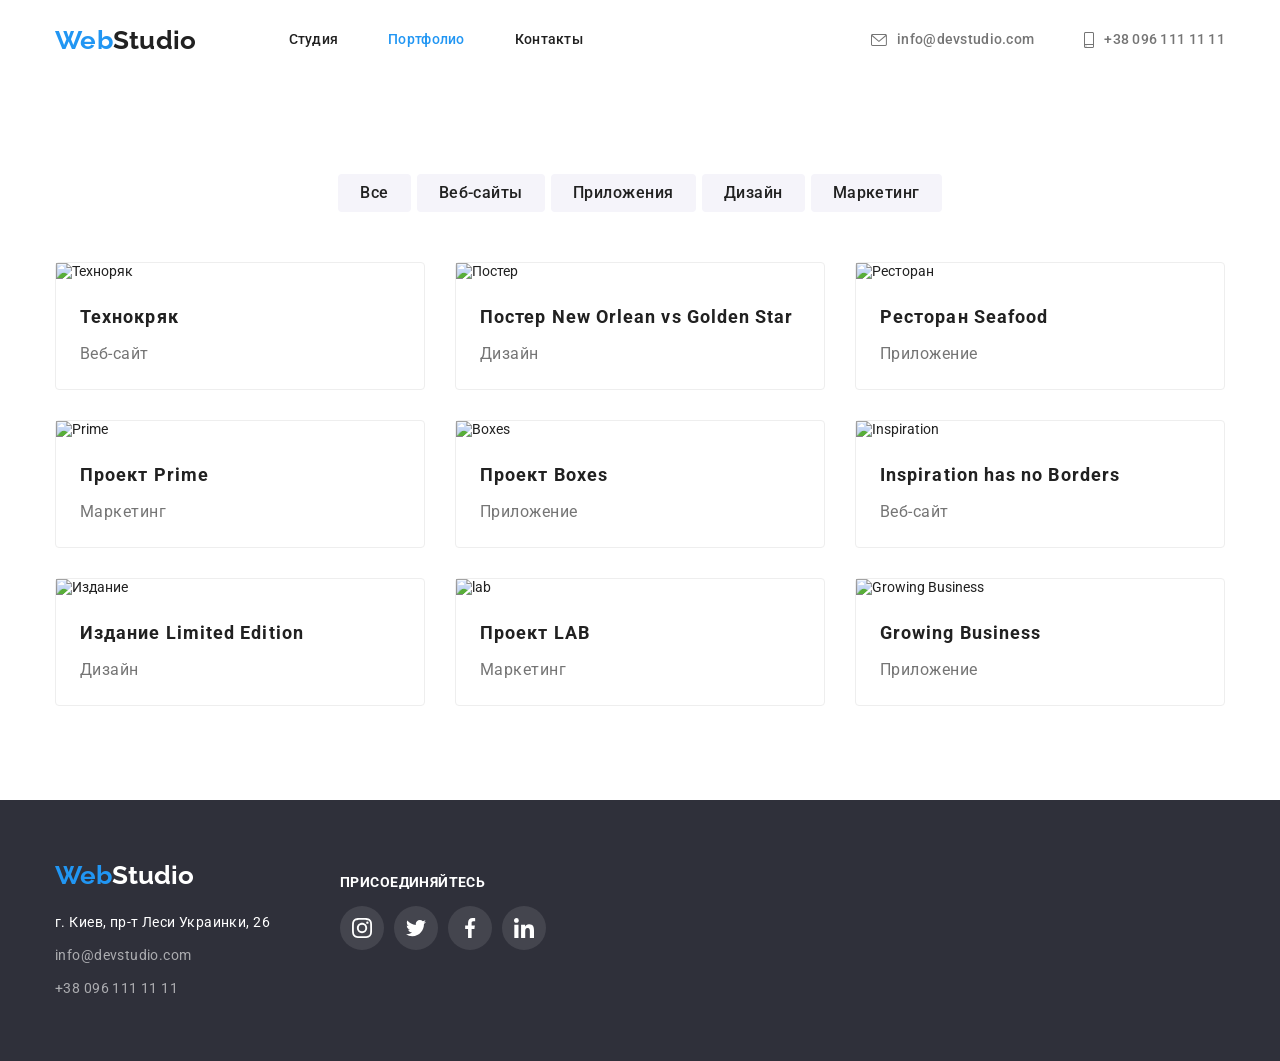
==== portfolio.html @ 81954ff9 "начало" ====
<!DOCTYPE html>
<html lang="ru">
  <head>
    <meta charset="UTF-8" />
    <meta name="viewport" content="width=device-width, initial-scale=1.0" />
    <title>WebStudio</title>
    <link rel="preconnect" href="https://fonts.gstatic.com" />
    <link
      href="https://fonts.googleapis.com/css2?family=Raleway:wght@700&family=Roboto:wght@400;500;700;900&display=swap"
      rel="stylesheet"
    />
    <link
      rel="stylesheet"
      href="https://cdnjs.cloudflare.com/ajax/libs/modern-normalize/1.0.0/modern-normalize.min.css"
    />
    <link rel="stylesheet" href="./css/style.css" />
  </head>
  <body>
    <!--Шапка-->
    <header class="page-header container">
      <nav class="header-nav">
        <a class="logo" href=""><span class="logo-link">Web</span>Studio</a>
        <ul class="list-nav">
          <li class="item-nav">
            <a class="link" href="./index.html">Студия</a>
          </li>
          <li class="item-nav">
            <a class="link current" href="">Портфолио</a>
          </li>
          <li class="item-nav">
            <a class="link" href="">Контакты</a>
          </li>
        </ul>
      </nav>
      <ul class="header-list">
        <li class="header-contacts">
          <a class="contacts" href="">
            <svg class="contacts-link" width="16" height="12">
              <use href="./images/sprite.svg#icon-envelope"></use>
            </svg>
            info@devstudio.com</a
          >
        </li>
        <li class="header-contacts">
          <a class="contacts" href="">
            <svg class="contacts-link" width="10" height="16">
              <use href="./images/sprite.svg#icon-smartphone"></use>
            </svg>
            +38 096 111 11 11</a
          >
        </li>
      </ul>
    </header>

    <main>
      <section class="proekts">
        <div class="container">
          <h1 class="visually-hidden">Наши проекты</h1>
          <ul class="list-btn">
            <li class="item-btn">
              <button class="proekts-btn" type="button">Все</button>
            </li>
            <li class="item-btn">
              <button class="proekts-btn" type="button">Веб-сайты</button>
            </li>
            <li class="item-btn">
              <button class="proekts-btn" type="button">Приложения</button>
            </li>
            <li class="item-btn">
              <button class="proekts-btn" type="button">Дизайн</button>
            </li>
            <li class="item-btn">
              <button class="proekts-btn" type="button">Маркетинг</button>
            </li>
          </ul>
          <ul class="card-set">
            <li class="item">
              <a class="card" href="">
                <div class="card-thumb">
                  <img src="./images/portfolio/tecno.jpg" alt="Техноряк" />
                </div>
                <div class="card-content">
                  <h2 class="card-heading">Технокряк</h2>
                  <p class="card-text">Веб-сайт</p>
                </div>
              </a>
            </li>
            <li class="item">
              <a class="card" href="">
                <div class="card-thumb">
                  <img src="./images/portfolio/poster.jpg" alt="Постер" />
                </div>
                <div class="card-content">
                  <h2 class="card-heading">Постер New Orlean vs Golden Star</h2>
                  <p class="card-text">Дизайн</p>
                </div>
              </a>
            </li>
            <li class="item">
              <a class="card" href="">
                <div class="card-thumb">
                  <img src="./images/portfolio/seafood.jpg" alt="Ресторан" />
                </div>
                <div class="card-content">
                  <h2 class="card-heading">Ресторан Seafood</h2>
                  <p class="card-text">Приложение</p>
                </div>
              </a>
            </li>
            <li class="item">
              <a class="card" href="">
                <div class="card-thumb">
                  <img src="./images/portfolio/prime.jpg" alt="Prime" />
                </div>
                <div class="card-content">
                  <h2 class="card-heading">Проект Prime</h2>
                  <p class="card-text">Маркетинг</p>
                </div>
              </a>
            </li>
            <li class="item">
              <a class="card" href="">
                <div class="card-thumb">
                  <img src="./images/portfolio/boxes.jpg" alt="Boxes" />
                </div>
                <div class="card-content">
                  <h2 class="card-heading">Проект Boxes</h2>
                  <p class="card-text">Приложение</p>
                </div>
              </a>
            </li>
            <li class="item">
              <a class="card" href="">
                <div class="card-thumb">
                  <img
                    src="./images/portfolio/inspiration.jpg"
                    alt="Inspiration"
                  />
                </div>
                <div class="card-content">
                  <h2 class="card-heading">Inspiration has no Borders</h2>
                  <p class="card-text">Веб-сайт</p>
                </div>
              </a>
            </li>
            <li class="item">
              <a class="card" href="">
                <div class="card-thumb">
                  <img src="./images/portfolio/limited.jpg" alt="Издание" />
                </div>
                <div class="card-content">
                  <h2 class="card-heading">Издание Limited Edition</h2>
                  <p class="card-text">Дизайн</p>
                </div>
              </a>
            </li>
            <li class="item">
              <a class="card" href="">
                <div class="card-thumb">
                  <img src="./images/portfolio/lab.jpg" alt="lab" />
                </div>
                <div class="card-content">
                  <h2 class="card-heading">Проект LAB</h2>
                  <p class="card-text">Маркетинг</p>
                </div>
              </a>
            </li>
            <li class="item">
              <a class="card" href="">
                <div class="card-thumb">
                  <img
                    src="./images/portfolio/business.jpg"
                    alt="Growing Business"
                  />
                </div>
                <div class="card-content">
                  <h2 class="card-heading">Growing Business</h2>
                  <p class="card-text">Приложение</p>
                </div>
              </a>
            </li>
          </ul>
        </div>
      </section>
    </main>
    <footer class="footer">
      <div class="container footer-container">
        <!--Адресс-->
        <address class="address">
          <a class="logo logo-footer" href=""
            ><span class="logo-link">Web</span>Studio</a
          >
          <ul class="footer-list">
            <li class="footer-items">
              <a class="address-link adr" href=""
                >г. Киев, пр-т Леси Украинки, 26</a
              >
            </li>
            <li class="footer-items">
              <a class="address-link post" href="">info@devstudio.com</a>
            </li>
            <li class="footer-items">
              <a class="address-link post" href="">+38 096 111 11 11</a>
            </li>
          </ul>
        </address>
        <div class="join">
          <h3 class="features-heading join-heading">присоединяйтесь</h3>
          <ul class="social-card">
            <li class="social-tumb">
              <a class="social-link" href="">
                <svg class="social-svg" width="20" height="20">
                  <use href="./images/sprite.svg#icon-instagram"></use>
                </svg>
              </a>
            </li>
            <li class="social-tumb">
              <a class="social-link" href="">
                <svg class="social-svg" width="20" height="20">
                  <use href="./images/sprite.svg#icon-twitter"></use>
                </svg>
              </a>
            </li>
            <li class="social-tumb">
              <a class="social-link" href="">
                <svg class="social-svg" width="20" height="20">
                  <use href="./images/sprite.svg#icon-facebook"></use>
                </svg>
              </a>
            </li>
            <li class="social-tumb">
              <a class="social-link" href="">
                <svg class="social-svg" width="20" height="20">
                  <use href="./images/sprite.svg#icon-linkedin"></use>
                </svg>
              </a>
            </li>
          </ul>
        </div>
      </div>
    </footer>
  </body>
</html>
---- css/style.css ----
/* --- Основа для всех страниц --- */

:root {
  --text-blue: #2196f3;
  --text-hero-white: #ffffff;
  --text-white-footer: rgba(255, 255, 255, 0.6);
  --text-black: #212121;
  --text-grey: #757575;
  --background-hero: #c4c4c4;
  --background-btn: #f5f4fa;
  --border-proekts: #eeeeee;
  --background-footer: #2f303a;
  --background-family: #f5f4fa;
  --border-clients: #afb1b8;
  --social-footer: rgba(255, 255, 255, 0.1);
}

.visually-hidden {
  position: absolute;
  width: 1px;
  height: 1px;
  margin: -1px;
  border: 0;
  padding: 0;

  white-space: nowrap;
  clip-path: inset(100%);
  clip: rect(0 0 0 0);
  overflow: hidden;
}

body {
  font-family: 'Roboto', sans-serif;
  font-size: 14px;
}

a {
  text-decoration: none;
  color: var(--text-black);
  outline: none;
}

ul {
  list-style: none;
}

.container {
  width: 1200px;
  padding-left: 15px;
  padding-right: 15px;
  margin-left: auto;
  margin-right: auto;
  /* outline: 1px solid tomato; */
}

h1,
h2,
h3,
ul,
p {
  margin: 0;
  padding: 0;
}

/* ОБЩИЕ СТИЛИ ДЛЯ ВСЕХ СТРАНИЦ ХЕДЕРА И ФУТЕРА */

/* --- Шапка--- */

.page-header {
  display: flex;
  align-items: center;

  font-weight: 500;
  line-height: 1.14;
  letter-spacing: 0.02em;
}

.header-nav {
  display: flex;
  align-items: center;
}

.header-list {
  display: flex;
  margin-left: auto;
}

.header-contacts {
  display: flex;
}

.logo {
  font-style: normal;
  font-family: 'Raleway', sans-serif;
  font-weight: 700;
  font-size: 26px;
  line-height: 1.19;
}

.logo-link {
  color: var(--text-blue);
}

.list-nav {
  display: flex;
  align-items: center;
  margin-left: 92px;
}

.item-nav:not(:last-child),
.header-contacts:not(:last-child) {
  margin-right: 50px;
}

.link {
  display: flex;
  padding-top: 32px;
  padding-bottom: 32px;
}

.link:hover,
.link:focus {
  color: var(--text-blue);
}

.list-nav .link.current {
  color: var(--text-blue);
}

.contacts {
  display: inline-flex;
  color: var(--text-grey);
  align-items: center;

  padding-top: 32px;
  padding-bottom: 32px;
}

.contacts:hover,
.contacts:focus {
  color: var(--text-blue);
}

.contacts-link {
  margin-right: 10px;
  fill: currentColor;
}

/* --- ГЛАВНАЯ СТРАНИЦА --- */

/* --- Баннер --- */

.hero {
  max-width: 1600px;
  margin-left: auto;
  margin-right: auto;
  padding-top: 200px;
  padding-bottom: 200px;

  background-image: linear-gradient(
      to right,
      rgba(47, 48, 58, 0.4),
      rgba(47, 48, 58, 0.4)
    ),
    url(../images/hero.jpg);
  background-repeat: no-repeat;
  background-size: cover;
  background-position: center;
  background-color: var(--background-hero);
  text-align: center;
}

.hero-text {
  margin-bottom: 30px;

  color: var(--text-hero-white);
  font-weight: 900;
  font-size: 44px;
  line-height: 1.36;
  letter-spacing: 0.06em;
  text-align: center;
  text-transform: uppercase;
}

.hero-btn {
  display: inline-block;
  min-width: 200px;
  padding: 10px 32px;
  border-radius: 4px;
  color: var(--text-hero-white);
  background-color: var(--text-blue);
  font-weight: 700;
  font-size: 16px;
  text-align: center;
  line-height: 1.87;
  letter-spacing: 0.06em;
}

.hero-container {
  max-width: 696px;
  margin-left: auto;
  margin-right: auto;
}

/* --- Особенности --- */

.features {
  display: flex;
  padding-top: 89px;
  padding-bottom: 91px;
}

.features-list {
  display: flex;
}

.block {
  background-color: var(--background-family);
  margin-bottom: 30px;
}

.link-block {
  margin: 25px 100px;
}

.features-items {
  flex-basis: calc((100% - 90px) / 4);
  margin-right: 30px;
}

.features-items:last-child {
  margin-right: 0px;
}

.features-heading {
  margin-bottom: 10px;

  font-weight: 700;
  font-size: 14px;
  line-height: 1.14;
  letter-spacing: 0.03em;
  text-transform: uppercase;
}

.features-text {
  font-weight: 400;
  line-height: 1.71;
  letter-spacing: 0.03em;

  color: var(--text-grey);
}

/* --- Чем мы занимаемся --- */

.work {
  padding-bottom: 94px;
}

.heading-main {
  margin-bottom: 50px;

  font-weight: 700;
  font-size: 36px;
  line-height: 1.17;
  text-align: center;
  letter-spacing: 0.03em;
  color: var(--text-black);
}

.work-list {
  display: flex;
}

.work-item {
  /* flex-basis: calc((100% - 60px) / 3); */
  padding-right: 30px;
}

.work-item:last-child {
  padding-right: 0;
}

.work-item img {
  display: block;
}

/* --- Наша команда --- */

.family {
  padding-top: 94px;
  padding-bottom: 94px;
  background-color: var(--background-family);
}

.family-list {
  display: flex;
}

.family-item img {
  display: block;
  max-width: 100%;
}

.family-content {
  padding: 30px 32px;
}

.family-item {
  flex-basis: calc((100% - 30px) / 4);
  margin-right: 30px;
  border-radius: 0px 0px 4px 4px;
  background-color: var(--text-hero-white);
  border-radius: 0px 0px 4px 4px;
  box-shadow: 0px 1px 3px rgba(0, 0, 0, 0.12), 0px 1px 1px rgba(0, 0, 0, 0.14),
    0px 2px 1px rgba(0, 0, 0, 0.2);
}

.family-item:last-child {
  margin-right: 0;
}

.family-name {
  margin-bottom: 10px;

  font-weight: 500;
  font-size: 16px;
  line-height: 1.19;
  text-align: center;
  letter-spacing: 0.03em;
  color: var(--text-black);
}

.family-proffesion {
  margin-bottom: 16px;

  font-weight: 400;
  font-size: 16px;
  line-height: 1.19;
  text-align: center;
  letter-spacing: 0.03em;
  color: var(--text-grey);
}

.social-card {
  display: flex;
  justify-content: space-between;
}

.social-link {
  width: 44px;
  height: 44px;
  display: block;
  color: var(--text-grey);
  background-color: var(--text-hero-white);
  border-radius: 50%;
}

.social-link:hover,
.social-link:focus {
  background-color: var(--text-blue);
  color: var(--text-hero-white);
}

.social-svg {
  display: inline-block;
  margin: 12px;
  fill: currentColor;
}

/* ПОСТОЯННЫЕ КЛИЕНТЫ */

.clients {
  padding-top: 94px;
  padding-bottom: 94px;
}

.clients-list {
  display: flex;
  justify-content: space-between;
  align-items: center;
}

.clients-link {
  display: inline-flex;
  justify-content: center;
  align-items: center;
  width: 170px;
  height: 90px;
  border: 1px solid var(--border-clients);
  border-radius: 4px;
  color: var(--border-clients);
  fill: currentColor;
}

.clients-link:hover,
.clients-link:focus {
  background-color: var(--text-hero-white);
  color: var(--text-blue);
  border: 1px solid var(--text-blue);
  border-radius: 4px;
}

/* СТРАННИЦА ПОРТФОЛИО */

/* --- НАШИ ПРОЕКТЫ */

/* КНОПКИ */

.proekts {
  padding: 94px 0;
}

.list-btn {
  display: flex;
  margin-bottom: 50px;
  justify-content: center;
}

.item-btn:not(:last-child) {
  margin-right: 6px;
}

.proekts-btn {
  padding: 6px 22px;
  border: none;
  border-radius: 4px;

  font-weight: 500;
  font-size: 16px;
  line-height: 1.62;
  text-align: center;
  letter-spacing: 0.03em;

  color: var(--text-black);
  background: var(--background-btn);
}

.proekts-btn:hover,
.proekts-btn:focus {
  color: var(--text-hero-white);
  background: var(--text-blue);
  box-shadow: 0px 1px 1px rgba(0, 0, 0, 0.12), 0px 4px 4px rgba(0, 0, 0, 0.06),
    1px 4px 6px rgba(0, 0, 0, 0.16);
}

/* СПИСОК ПРОЕКТОВ */

img {
  display: block;
  max-width: 100%;
}

.card-set {
  display: flex;
  flex-wrap: wrap;
  margin-left: calc(-1 * 30px);
  margin-top: calc(-1 * 30px);
}

.card-set .item {
  flex-basis: calc(100% / 3 - 30px);
  margin-left: 30px;
  margin-top: 30px;
}

.card {
  display: block;
  border-radius: 4px;
  border: 1px solid var(--border-proekts);
}

.card:hover,
.card:focus {
  box-shadow: 0px 1px 1px rgba(0, 0, 0, 0.12), 0px 4px 4px rgba(0, 0, 0, 0.06),
    1px 4px 6px rgba(0, 0, 0, 0.16);
}

/* .card-link:hover,
.card-link:focus {
  background-color: var(--text-hero-white);
  border: 1px solid var(--border-proekts);
  box-shadow: 0px 1px 1px rgba(0, 0, 0, 0.12), 0px 4px 4px rgba(0, 0, 0, 0.06), 1px 4px 6px rgba(0, 0, 0, 0.16);
} */

.card-content {
  padding: 20px 24px;
}

.card-heading {
  margin-bottom: 4px;

  font-weight: 700;
  font-size: 18px;
  line-height: 2;
  letter-spacing: 0.06em;
}

.card-text {
  font-weight: normal;
  font-size: 16px;
  line-height: 1.87;
  letter-spacing: 0.03em;
  color: var(--text-grey);
}

/* --- ФУТЕР --- */

/* --- АДРЕСС --- */

.footer {
  background-color: var(--background-footer);
  padding: 60px 0;
}

.footer-container {
  display: flex;
}

.logo-footer {
  display: inline-block;
  margin-bottom: 20px;

  color: var(--text-hero-white);
}

.footer-items:not(:last-child) {
  margin-bottom: 9px;
}

.address-link {
  display: inline-block;
  margin-right: 70px;

  font-style: normal;
  font-weight: normal;
  font-size: 14px;
  line-height: 1.71;
  letter-spacing: 0.03em;
  color: var(--text-hero-white);
}

.post {
  color: var(--text-white-footer);
}

.address-link:hover,
.address-link:focus {
  color: var(--text-blue);
}

/* --- ПРИСОЕДИНЯЙТЕСЬ --- */

.join {
  min-width: 206px;
  margin-top: 15px;
}

.join-heading {
  margin-bottom: 15px;
  color: var(--text-hero-white);
}

.join .social-card {
  margin: 0;
}

.join .social-link {
  background-color: var(--social-footer);
  color: var(--text-hero-white);
}

.join .social-link:hover,
.join .social-link:focus {
  background-color: var(--text-blue);
}
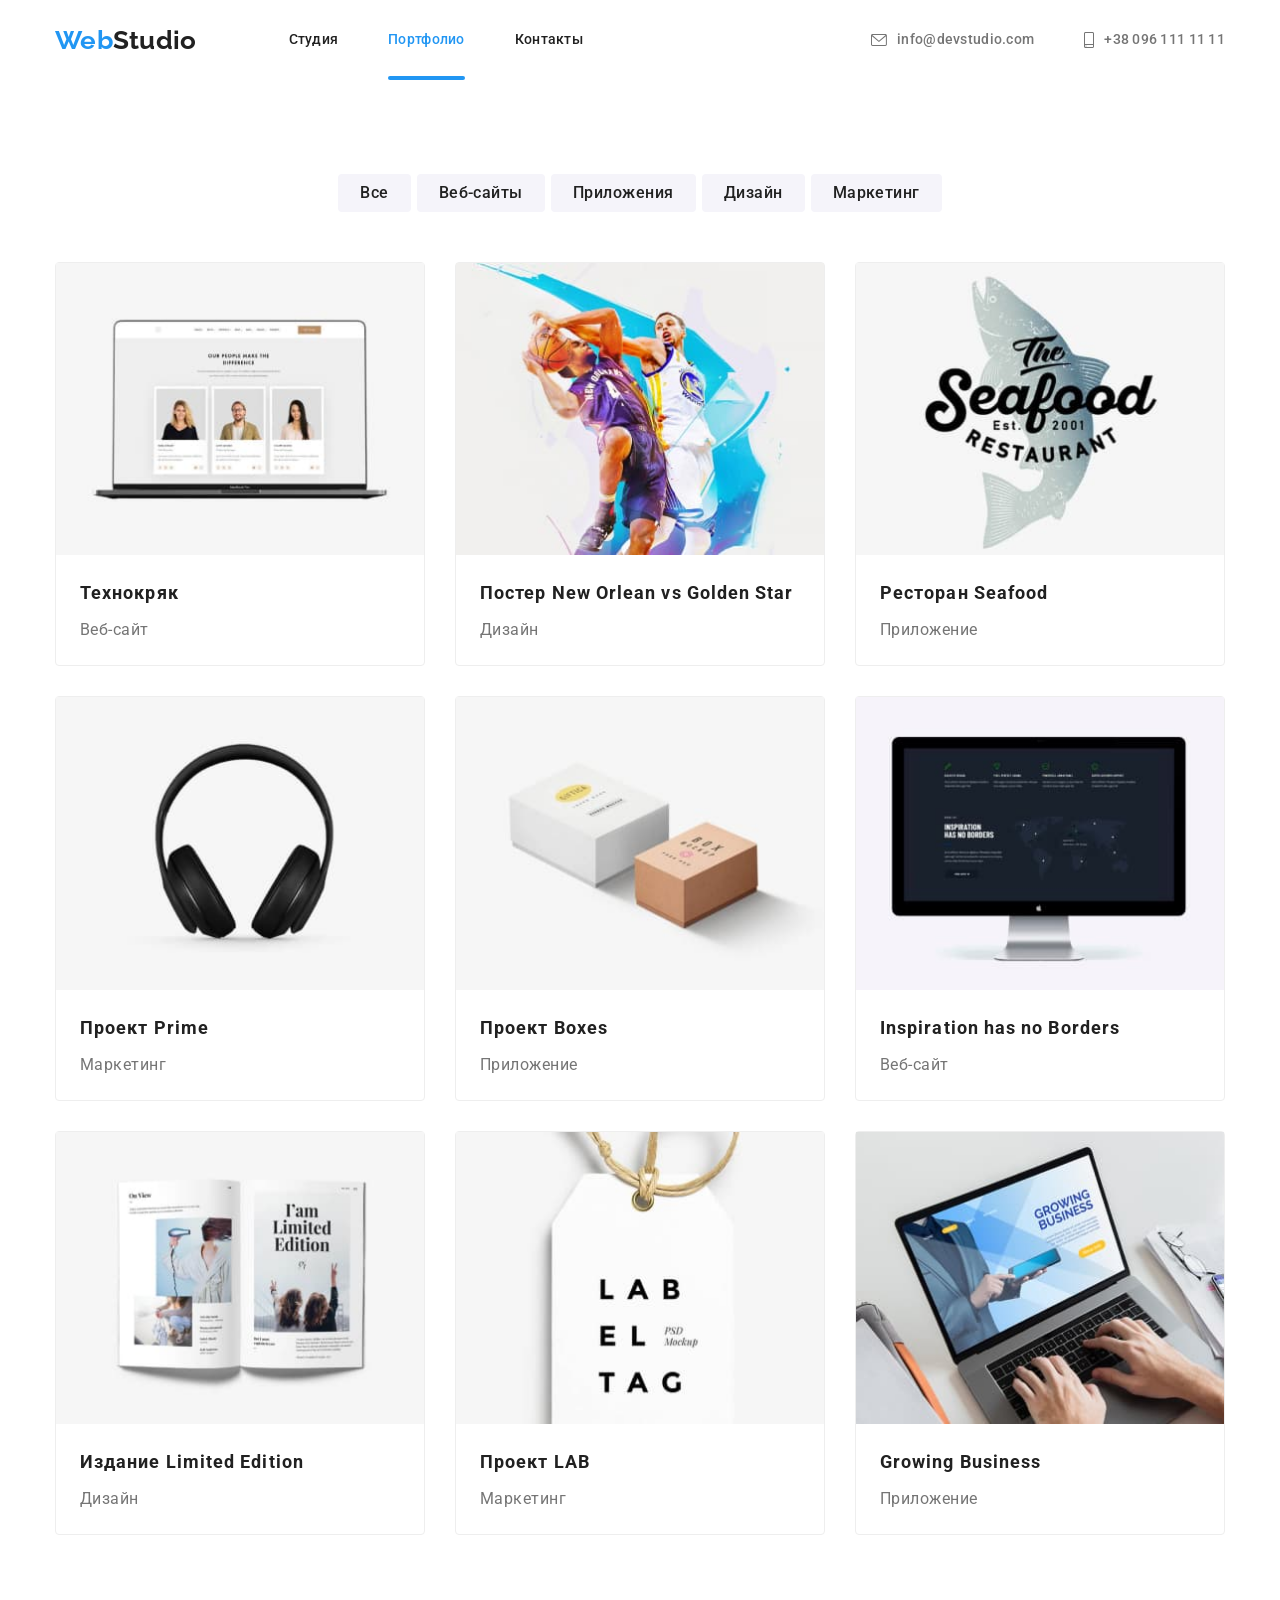
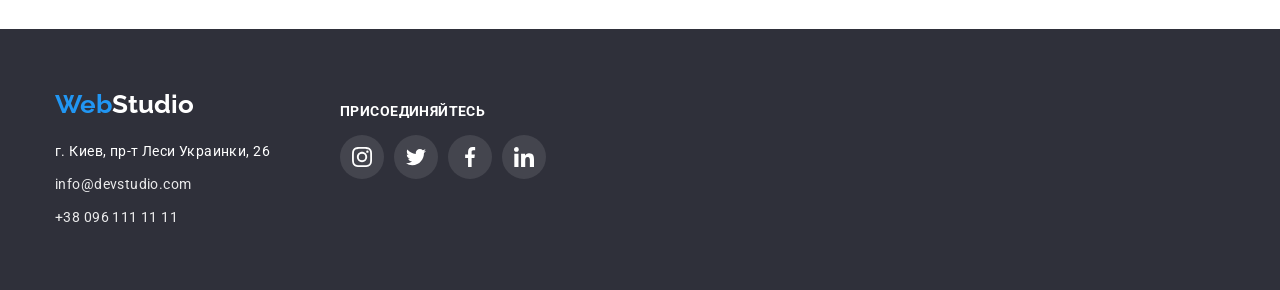
==== commit d40be15e: "карточки портфолио" ====
--- a/portfolio.html
+++ b/portfolio.html
@@ -78,6 +78,14 @@
               <a class="card" href="">
                 <div class="card-thumb">
                   <img src="./images/portfolio/tecno.jpg" alt="Техноряк" />
+                  <div class="card-aside">
+                    <p class="card-desk">
+                      Технокряк это современная площадка распространения
+                      коронавируса. Компании используют эту платформу для
+                      цифрового шпионажа и атак на защищённые сервера
+                      конкурентов.
+                    </p>
+                  </div>
                 </div>
                 <div class="card-content">
                   <h2 class="card-heading">Технокряк</h2>
@@ -89,6 +97,14 @@
               <a class="card" href="">
                 <div class="card-thumb">
                   <img src="./images/portfolio/poster.jpg" alt="Постер" />
+                  <div class="card-aside">
+                    <p class="card-desk">
+                      Технокряк это современная площадка распространения
+                      коронавируса. Компании используют эту платформу для
+                      цифрового шпионажа и атак на защищённые сервера
+                      конкурентов.
+                    </p>
+                  </div>
                 </div>
                 <div class="card-content">
                   <h2 class="card-heading">Постер New Orlean vs Golden Star</h2>
@@ -100,6 +116,14 @@
               <a class="card" href="">
                 <div class="card-thumb">
                   <img src="./images/portfolio/seafood.jpg" alt="Ресторан" />
+                  <div class="card-aside">
+                    <p class="card-desk">
+                      Технокряк это современная площадка распространения
+                      коронавируса. Компании используют эту платформу для
+                      цифрового шпионажа и атак на защищённые сервера
+                      конкурентов.
+                    </p>
+                  </div>
                 </div>
                 <div class="card-content">
                   <h2 class="card-heading">Ресторан Seafood</h2>
@@ -111,6 +135,14 @@
               <a class="card" href="">
                 <div class="card-thumb">
                   <img src="./images/portfolio/prime.jpg" alt="Prime" />
+                  <div class="card-aside">
+                    <p class="card-desk">
+                      Технокряк это современная площадка распространения
+                      коронавируса. Компании используют эту платформу для
+                      цифрового шпионажа и атак на защищённые сервера
+                      конкурентов.
+                    </p>
+                  </div>
                 </div>
                 <div class="card-content">
                   <h2 class="card-heading">Проект Prime</h2>
@@ -122,6 +154,14 @@
               <a class="card" href="">
                 <div class="card-thumb">
                   <img src="./images/portfolio/boxes.jpg" alt="Boxes" />
+                  <div class="card-aside">
+                    <p class="card-desk">
+                      Технокряк это современная площадка распространения
+                      коронавируса. Компании используют эту платформу для
+                      цифрового шпионажа и атак на защищённые сервера
+                      конкурентов.
+                    </p>
+                  </div>
                 </div>
                 <div class="card-content">
                   <h2 class="card-heading">Проект Boxes</h2>
@@ -134,8 +174,15 @@
                 <div class="card-thumb">
                   <img
                     src="./images/portfolio/inspiration.jpg"
-                    alt="Inspiration"
-                  />
+                    alt="Inspiration"/>
+                    <div class="card-aside">
+                    <p class="card-desk">
+                      Технокряк это современная площадка распространения
+                      коронавируса. Компании используют эту платформу для
+                      цифрового шпионажа и атак на защищённые сервера
+                      конкурентов.
+                    </p>
+                  </div>
                 </div>
                 <div class="card-content">
                   <h2 class="card-heading">Inspiration has no Borders</h2>
@@ -147,6 +194,14 @@
               <a class="card" href="">
                 <div class="card-thumb">
                   <img src="./images/portfolio/limited.jpg" alt="Издание" />
+                  <div class="card-aside">
+                    <p class="card-desk">
+                      Технокряк это современная площадка распространения
+                      коронавируса. Компании используют эту платформу для
+                      цифрового шпионажа и атак на защищённые сервера
+                      конкурентов.
+                    </p>
+                  </div>
                 </div>
                 <div class="card-content">
                   <h2 class="card-heading">Издание Limited Edition</h2>
@@ -158,6 +213,14 @@
               <a class="card" href="">
                 <div class="card-thumb">
                   <img src="./images/portfolio/lab.jpg" alt="lab" />
+                  <div class="card-aside">
+                    <p class="card-desk">
+                      Технокряк это современная площадка распространения
+                      коронавируса. Компании используют эту платформу для
+                      цифрового шпионажа и атак на защищённые сервера
+                      конкурентов.
+                    </p>
+                  </div>
                 </div>
                 <div class="card-content">
                   <h2 class="card-heading">Проект LAB</h2>
@@ -172,6 +235,14 @@
                     src="./images/portfolio/business.jpg"
                     alt="Growing Business"
                   />
+                  <div class="card-aside">
+                    <p class="card-desk">
+                      Технокряк это современная площадка распространения
+                      коронавируса. Компании используют эту платформу для
+                      цифрового шпионажа и атак на защищённые сервера
+                      конкурентов.
+                    </p>
+                  </div>
                 </div>
                 <div class="card-content">
                   <h2 class="card-heading">Growing Business</h2>
--- a/css/style.css
+++ b/css/style.css
@@ -3,7 +3,7 @@
 :root {
   --text-blue: #2196f3;
   --text-hero-white: #ffffff;
-  --text-white-footer: rgba(255, 255, 255, 0.6);
+  --text-white-footer: rgba(255, 255, 255, 0.9);
   --text-black: #212121;
   --text-grey: #757575;
   --background-hero: #c4c4c4;
@@ -13,6 +13,10 @@
   --background-family: #f5f4fa;
   --border-clients: #afb1b8;
   --social-footer: rgba(255, 255, 255, 0.1);
+  --background-work: rgba(47, 48, 58, 0.8);
+  --background-card-aside: rgba(33, 150, 243, 0.9);
+
+  --timing-function: cubic-bezier(0.4, 0, 0.2, 1);
 }
 
 .visually-hidden {
@@ -113,9 +117,12 @@
 }
 
 .link {
-  display: flex;
+  display: block;
+
   padding-top: 32px;
   padding-bottom: 32px;
+
+  transition: color 250ms var(--timing-function);
 }
 
 .link:hover,
@@ -125,6 +132,29 @@
 
 .list-nav .link.current {
   color: var(--text-blue);
+}
+
+.current {
+  position: relative;
+
+  display: block;
+}
+
+.current::after {
+  content: '';
+
+  position: absolute;
+  left: 0;
+  bottom: 0;
+
+  display: block;
+  width: 100%;
+  height: 4px;
+
+  background-color: var(--text-blue);
+  border-radius: 2px;
+
+  transition: color 250ms var(--timing-function);
 }
 
 .contacts {
@@ -134,6 +164,8 @@
 
   padding-top: 32px;
   padding-bottom: 32px;
+
+  transition: color 250ms var(--timing-function);
 }
 
 .contacts:hover,
@@ -284,6 +316,27 @@
   display: block;
 }
 
+.work-tumb {
+  position: relative;
+}
+
+.work-content {
+  position: absolute;
+  left: 0;
+  bottom: 0;
+
+  width: 370px;
+  height: 70px;
+
+  text-align: center;
+  background-color: var(--background-work);
+}
+
+.work-text {
+  margin-top: 27px;
+  color: var(--text-hero-white);
+}
+
 /* --- Наша команда --- */
 
 .family {
@@ -310,7 +363,6 @@
   margin-right: 30px;
   border-radius: 0px 0px 4px 4px;
   background-color: var(--text-hero-white);
-  border-radius: 0px 0px 4px 4px;
   box-shadow: 0px 1px 3px rgba(0, 0, 0, 0.12), 0px 1px 1px rgba(0, 0, 0, 0.14),
     0px 2px 1px rgba(0, 0, 0, 0.2);
 }
@@ -353,6 +405,9 @@
   color: var(--text-grey);
   background-color: var(--text-hero-white);
   border-radius: 50%;
+
+  transition: color 250ms var(--timing-function),
+  background-color 250ms var(--timing-function);
 }
 
 .social-link:hover,
@@ -386,10 +441,16 @@
   align-items: center;
   width: 170px;
   height: 90px;
+
+  color: var(--border-clients);
+  fill: currentColor;
+
   border: 1px solid var(--border-clients);
   border-radius: 4px;
-  color: var(--border-clients);
-  fill: currentColor;
+
+  transition: color 250ms var(--timing-function),
+  background-color 250ms var(--timing-function),
+  border 250ms var(--timing-function);
 }
 
 .clients-link:hover,
@@ -397,7 +458,6 @@
   background-color: var(--text-hero-white);
   color: var(--text-blue);
   border: 1px solid var(--text-blue);
-  border-radius: 4px;
 }
 
 /* СТРАННИЦА ПОРТФОЛИО */
@@ -430,16 +490,21 @@
   line-height: 1.62;
   text-align: center;
   letter-spacing: 0.03em;
+  cursor: pointer;
 
   color: var(--text-black);
   background: var(--background-btn);
+
+  transition: color 250ms var(--timing-function),
+  background-color 250ms var(--timing-function),
+  box-shadow 250ms var(--timing-function);
 }
 
 .proekts-btn:hover,
 .proekts-btn:focus {
   color: var(--text-hero-white);
-  background: var(--text-blue);
-  box-shadow: 0px 1px 1px rgba(0, 0, 0, 0.12), 0px 4px 4px rgba(0, 0, 0, 0.06),
+  background-color: var(--text-blue);
+  box-shadow: 0px 1px 1px rgba(97, 32, 32, 0.12), 0px 4px 4px rgba(0, 0, 0, 0.06),
     1px 4px 6px rgba(0, 0, 0, 0.16);
 }
 
@@ -467,6 +532,8 @@
   display: block;
   border-radius: 4px;
   border: 1px solid var(--border-proekts);
+
+  transition: box-shadow 250ms var(--timing-function);
 }
 
 .card:hover,
@@ -475,12 +542,39 @@
     1px 4px 6px rgba(0, 0, 0, 0.16);
 }
 
-/* .card-link:hover,
-.card-link:focus {
-  background-color: var(--text-hero-white);
-  border: 1px solid var(--border-proekts);
-  box-shadow: 0px 1px 1px rgba(0, 0, 0, 0.12), 0px 4px 4px rgba(0, 0, 0, 0.06), 1px 4px 6px rgba(0, 0, 0, 0.16);
-} */
+.card-thumb {
+  position: relative;
+  overflow: hidden;
+}
+
+.card-aside {
+  width: 370px;
+  height: 294px;
+  
+
+  position: absolute;
+  left: 0;
+  top: 0;
+
+  transform: translateY(100%);
+  transition: transform 250ms var(--timing-function);
+  background-color: var(--background-card-aside);
+}
+
+.card:hover .card-aside,
+.card:focus .card-aside{
+  transform: translateY(0);
+}
+
+.card-desk {
+  margin: 63px 24px;
+
+  font-weight: normal;
+  font-size: 18px;
+  line-height: 1.56;
+  letter-spacing: 0.03em;
+  color: var(--text-hero-white);
+}
 
 .card-content {
   padding: 20px 24px;
@@ -537,6 +631,8 @@
   line-height: 1.71;
   letter-spacing: 0.03em;
   color: var(--text-hero-white);
+
+  transition: color 250ms var(--timing-function);
 }
 
 .post {
@@ -567,6 +663,8 @@
 .join .social-link {
   background-color: var(--social-footer);
   color: var(--text-hero-white);
+
+  transition: background-color 250ms var(--timing-function);
 }
 
 .join .social-link:hover,
